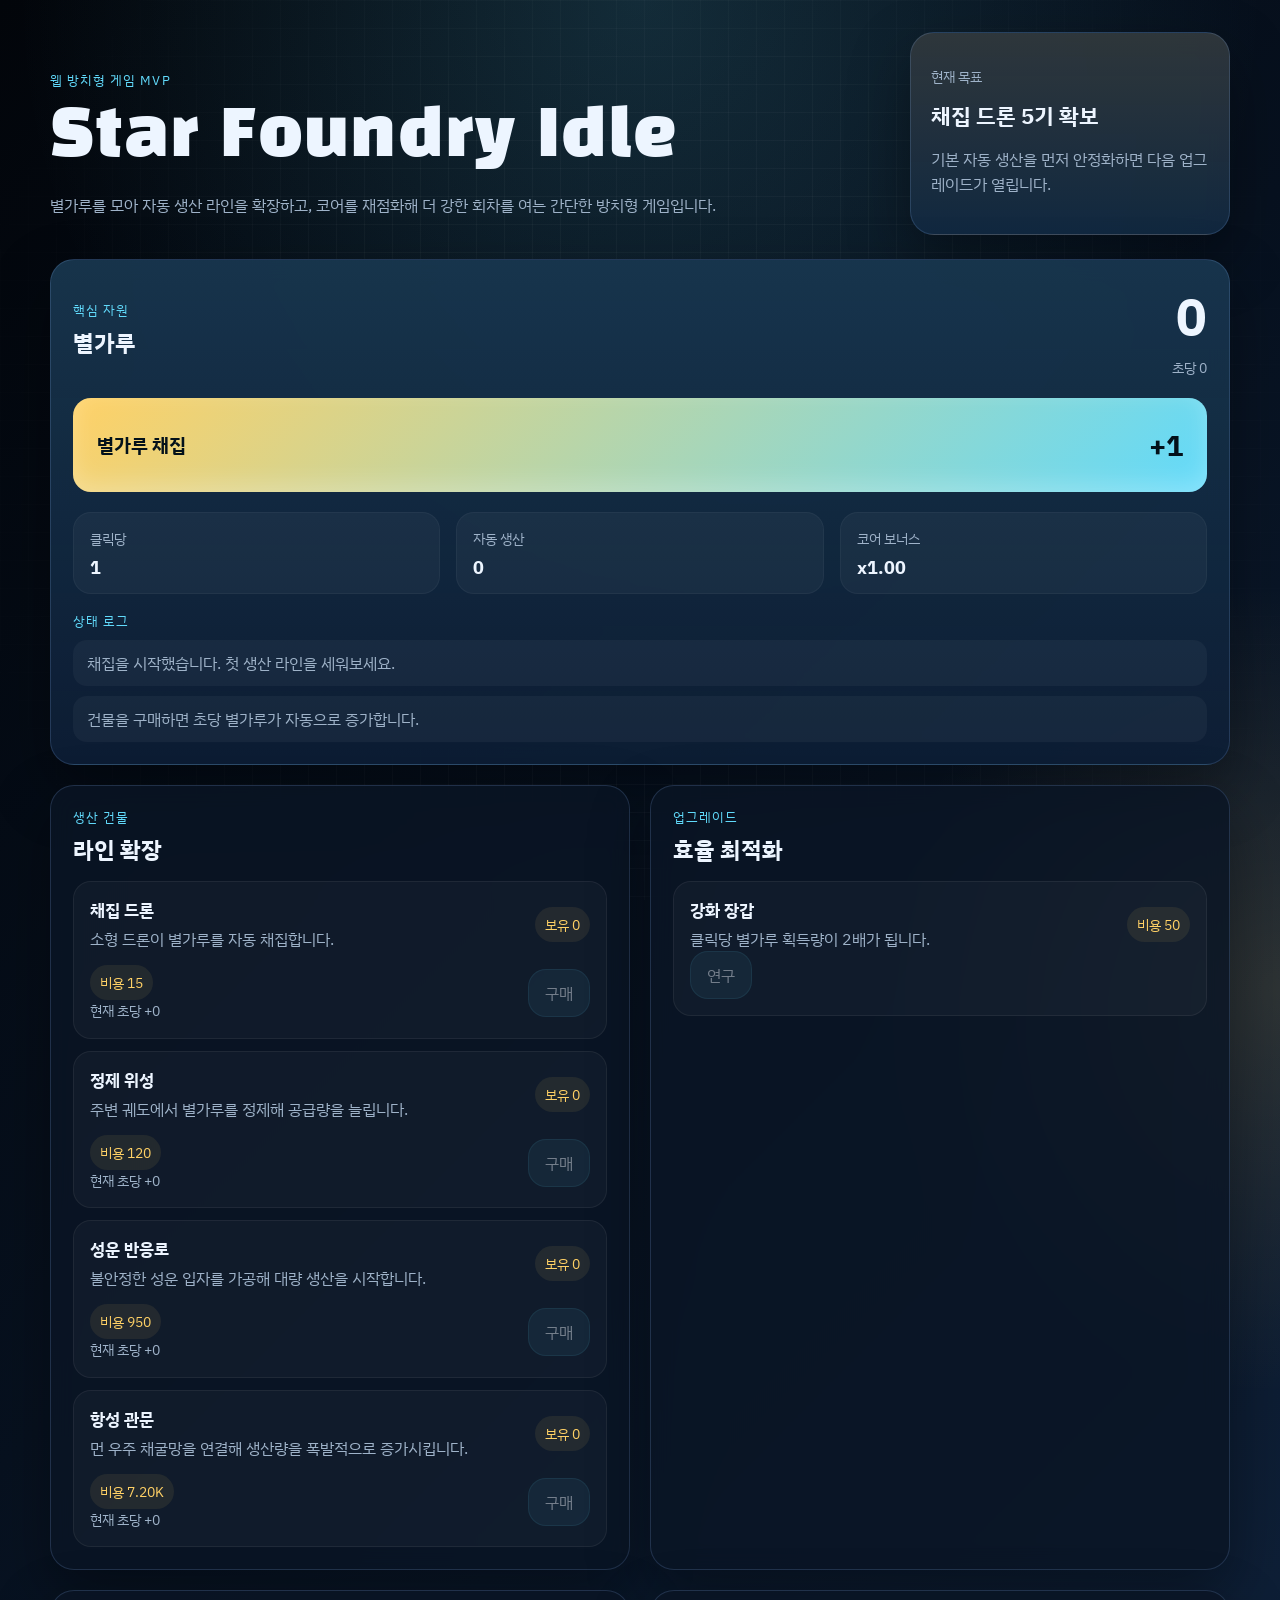
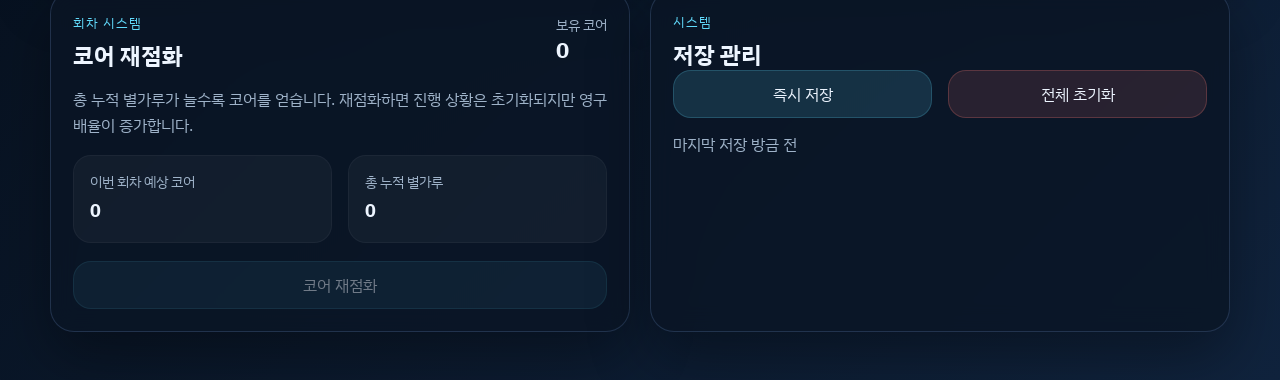
==== WebGame/방치형게임1/index.html @ 83e5f0be "Add first idle web game" ====
<!DOCTYPE html>
<html lang="ko">
<head>
  <meta charset="UTF-8">
  <meta name="viewport" content="width=device-width, initial-scale=1.0">
  <title>Star Foundry Idle</title>
  <link rel="preconnect" href="https://fonts.googleapis.com">
  <link rel="preconnect" href="https://fonts.gstatic.com" crossorigin>
  <link href="https://fonts.googleapis.com/css2?family=Black+Han+Sans&family=IBM+Plex+Sans+KR:wght@400;500;700&display=swap" rel="stylesheet">
  <link rel="stylesheet" href="styles.css">
</head>
<body>
  <div class="app-shell">
    <header class="hero">
      <div>
        <p class="eyebrow">웹 방치형 게임 MVP</p>
        <h1>Star Foundry Idle</h1>
        <p class="hero-copy">
          별가루를 모아 자동 생산 라인을 확장하고, 코어를 재점화해 더 강한 회차를 여는 간단한 방치형 게임입니다.
        </p>
      </div>
      <div class="hero-card">
        <p class="hero-card-label">현재 목표</p>
        <strong id="goal-text">자동 생산 기반 만들기</strong>
        <p id="status-text">초기 생산 라인을 세우는 중입니다.</p>
      </div>
    </header>

    <main class="grid">
      <section class="panel panel-primary">
        <div class="resource-head">
          <div>
            <p class="panel-label">핵심 자원</p>
            <h2>별가루</h2>
          </div>
          <div class="resource-values">
            <strong id="stardust-value">0</strong>
            <span id="rate-value">초당 0</span>
          </div>
        </div>

        <button id="gather-button" class="gather-button">
          <span>별가루 채집</span>
          <strong id="click-value">+1</strong>
        </button>

        <div class="stats-strip">
          <div>
            <span>클릭당</span>
            <strong id="per-click-value">1</strong>
          </div>
          <div>
            <span>자동 생산</span>
            <strong id="automation-value">0</strong>
          </div>
          <div>
            <span>코어 보너스</span>
            <strong id="prestige-bonus-value">x1.00</strong>
          </div>
        </div>

        <div class="log-box">
          <p class="panel-label">상태 로그</p>
          <ul id="event-log"></ul>
        </div>
      </section>

      <section class="panel">
        <div class="section-head">
          <div>
            <p class="panel-label">생산 건물</p>
            <h2>라인 확장</h2>
          </div>
        </div>
        <div id="buildings-list" class="card-list"></div>
      </section>

      <section class="panel">
        <div class="section-head">
          <div>
            <p class="panel-label">업그레이드</p>
            <h2>효율 최적화</h2>
          </div>
        </div>
        <div id="upgrades-list" class="card-list"></div>
      </section>

      <section class="panel">
        <div class="section-head">
          <div>
            <p class="panel-label">회차 시스템</p>
            <h2>코어 재점화</h2>
          </div>
          <div class="prestige-summary">
            <span>보유 코어</span>
            <strong id="core-value">0</strong>
          </div>
        </div>
        <p class="prestige-copy">
          총 누적 별가루가 늘수록 코어를 얻습니다. 재점화하면 진행 상황은 초기화되지만 영구 배율이 증가합니다.
        </p>
        <div class="prestige-stats">
          <div>
            <span>이번 회차 예상 코어</span>
            <strong id="prestige-gain-value">0</strong>
          </div>
          <div>
            <span>총 누적 별가루</span>
            <strong id="lifetime-value">0</strong>
          </div>
        </div>
        <button id="prestige-button" class="secondary-button">코어 재점화</button>
      </section>

      <section class="panel">
        <div class="section-head">
          <div>
            <p class="panel-label">시스템</p>
            <h2>저장 관리</h2>
          </div>
        </div>
        <div class="system-actions">
          <button id="save-button" class="secondary-button">즉시 저장</button>
          <button id="reset-button" class="secondary-button danger">전체 초기화</button>
        </div>
        <p id="save-status" class="save-status">저장 대기 중</p>
      </section>
    </main>
  </div>

  <script src="script.js"></script>
</body>
</html>
---- WebGame/방치형게임1/styles.css ----
:root {
  --bg: #07111f;
  --panel: rgba(10, 21, 37, 0.82);
  --panel-strong: rgba(13, 30, 54, 0.94);
  --line: rgba(138, 180, 248, 0.18);
  --text: #edf5ff;
  --muted: #9fb3c9;
  --accent: #61dafb;
  --accent-2: #ffd166;
  --accent-3: #ff7b72;
  --good: #7ee787;
  --shadow: 0 24px 60px rgba(0, 0, 0, 0.35);
}

* {
  box-sizing: border-box;
}

body {
  margin: 0;
  min-height: 100vh;
  font-family: "IBM Plex Sans KR", sans-serif;
  color: var(--text);
  background:
    radial-gradient(circle at top, rgba(97, 218, 251, 0.16), transparent 30%),
    radial-gradient(circle at right, rgba(255, 209, 102, 0.14), transparent 25%),
    linear-gradient(135deg, #02050a 0%, #07111f 45%, #10233d 100%);
}

body::before {
  content: "";
  position: fixed;
  inset: 0;
  pointer-events: none;
  background-image:
    linear-gradient(rgba(255, 255, 255, 0.03) 1px, transparent 1px),
    linear-gradient(90deg, rgba(255, 255, 255, 0.03) 1px, transparent 1px);
  background-size: 28px 28px;
  mask-image: radial-gradient(circle at center, black 45%, transparent 95%);
}

.app-shell {
  width: min(1180px, calc(100% - 32px));
  margin: 0 auto;
  padding: 32px 0 48px;
}

.hero {
  display: flex;
  justify-content: space-between;
  gap: 24px;
  align-items: flex-end;
  margin-bottom: 24px;
}

.eyebrow,
.panel-label {
  margin: 0 0 8px;
  color: var(--accent);
  font-size: 0.82rem;
  letter-spacing: 0.08em;
  text-transform: uppercase;
}

h1,
h2 {
  margin: 0;
}

h1 {
  font-family: "Black Han Sans", sans-serif;
  font-size: clamp(2.4rem, 5vw, 4.5rem);
  font-weight: 400;
  letter-spacing: 0.02em;
}

h2 {
  font-size: 1.45rem;
}

.hero-copy,
.prestige-copy,
#status-text,
.save-status {
  color: var(--muted);
  line-height: 1.6;
}

.hero-card,
.panel {
  border: 1px solid var(--line);
  background: var(--panel);
  backdrop-filter: blur(12px);
  border-radius: 24px;
  box-shadow: var(--shadow);
}

.hero-card {
  width: min(320px, 100%);
  padding: 20px;
  background: linear-gradient(180deg, rgba(255, 209, 102, 0.14), rgba(97, 218, 251, 0.06)), var(--panel-strong);
}

.hero-card-label,
.card-meta,
.resource-values span,
.stats-strip span,
.prestige-stats span,
.prestige-summary span {
  color: var(--muted);
  font-size: 0.9rem;
}

.hero-card strong,
.resource-values strong,
.prestige-summary strong,
.prestige-stats strong {
  display: block;
  font-size: 1.4rem;
  margin-bottom: 6px;
}

.grid {
  display: grid;
  grid-template-columns: repeat(2, minmax(0, 1fr));
  gap: 20px;
}

.panel {
  padding: 22px;
}

.panel-primary {
  grid-column: span 2;
  background:
    linear-gradient(180deg, rgba(97, 218, 251, 0.12), rgba(255, 255, 255, 0)),
    var(--panel-strong);
}

.resource-head,
.section-head,
.stats-strip,
.prestige-stats,
.system-actions {
  display: flex;
  justify-content: space-between;
  gap: 16px;
  align-items: center;
}

.resource-values {
  text-align: right;
}

.resource-values strong {
  font-size: clamp(2rem, 4vw, 3.4rem);
}

button {
  border: 0;
  border-radius: 18px;
  cursor: pointer;
  font: inherit;
  transition: transform 140ms ease, opacity 140ms ease, background 140ms ease;
}

button:hover {
  transform: translateY(-1px);
}

button:active {
  transform: translateY(1px) scale(0.99);
}

button:disabled {
  cursor: not-allowed;
  opacity: 0.45;
  transform: none;
}

.gather-button {
  width: 100%;
  margin: 20px 0;
  padding: 28px 24px;
  display: flex;
  justify-content: space-between;
  align-items: center;
  color: #03111a;
  font-size: 1.2rem;
  font-weight: 700;
  background: linear-gradient(135deg, var(--accent-2), var(--accent));
  box-shadow: inset 0 -8px 24px rgba(255, 255, 255, 0.25);
}

.gather-button strong {
  font-size: 1.8rem;
}

.stats-strip,
.prestige-stats {
  flex-wrap: wrap;
  margin-bottom: 18px;
}

.stats-strip > div,
.prestige-stats > div {
  flex: 1;
  min-width: 140px;
  padding: 14px 16px;
  border-radius: 18px;
  background: rgba(255, 255, 255, 0.04);
  border: 1px solid rgba(255, 255, 255, 0.04);
}

.stats-strip strong,
.prestige-stats strong {
  display: block;
  margin-top: 6px;
  font-size: 1.15rem;
}

.log-box {
  margin-top: 18px;
}

#event-log {
  list-style: none;
  padding: 0;
  margin: 10px 0 0;
  display: grid;
  gap: 10px;
}

#event-log li {
  padding: 12px 14px;
  border-radius: 14px;
  background: rgba(255, 255, 255, 0.04);
  color: var(--muted);
}

.card-list {
  margin-top: 16px;
  display: grid;
  gap: 12px;
}

.card {
  padding: 16px;
  border-radius: 18px;
  border: 1px solid rgba(255, 255, 255, 0.06);
  background: rgba(255, 255, 255, 0.03);
}

.card-top,
.card-bottom {
  display: flex;
  justify-content: space-between;
  gap: 14px;
  align-items: center;
}

.card h3 {
  margin: 0 0 6px;
  font-size: 1.05rem;
}

.card p {
  margin: 0;
  color: var(--muted);
  line-height: 1.5;
}

.card-bottom {
  margin-top: 14px;
}

.buy-button,
.secondary-button {
  padding: 12px 16px;
  color: var(--text);
  background: rgba(97, 218, 251, 0.14);
  border: 1px solid rgba(97, 218, 251, 0.2);
}

.secondary-button {
  width: 100%;
}

.danger {
  background: rgba(255, 123, 114, 0.12);
  border-color: rgba(255, 123, 114, 0.24);
}

.cost-tag,
.owned-tag {
  display: inline-flex;
  padding: 8px 10px;
  border-radius: 999px;
  background: rgba(255, 209, 102, 0.08);
  color: var(--accent-2);
  font-size: 0.9rem;
}

.save-status {
  margin: 14px 0 0;
}

@media (max-width: 900px) {
  .hero,
  .grid {
    grid-template-columns: 1fr;
    display: grid;
  }

  .panel-primary {
    grid-column: auto;
  }
}

@media (max-width: 640px) {
  .app-shell {
    width: min(100% - 20px, 1180px);
    padding-top: 20px;
  }

  .panel,
  .hero-card {
    padding: 18px;
    border-radius: 20px;
  }

  .resource-head,
  .section-head,
  .card-top,
  .card-bottom,
  .system-actions {
    flex-direction: column;
    align-items: flex-start;
  }

  .resource-values,
  .prestige-summary {
    text-align: left;
  }
}
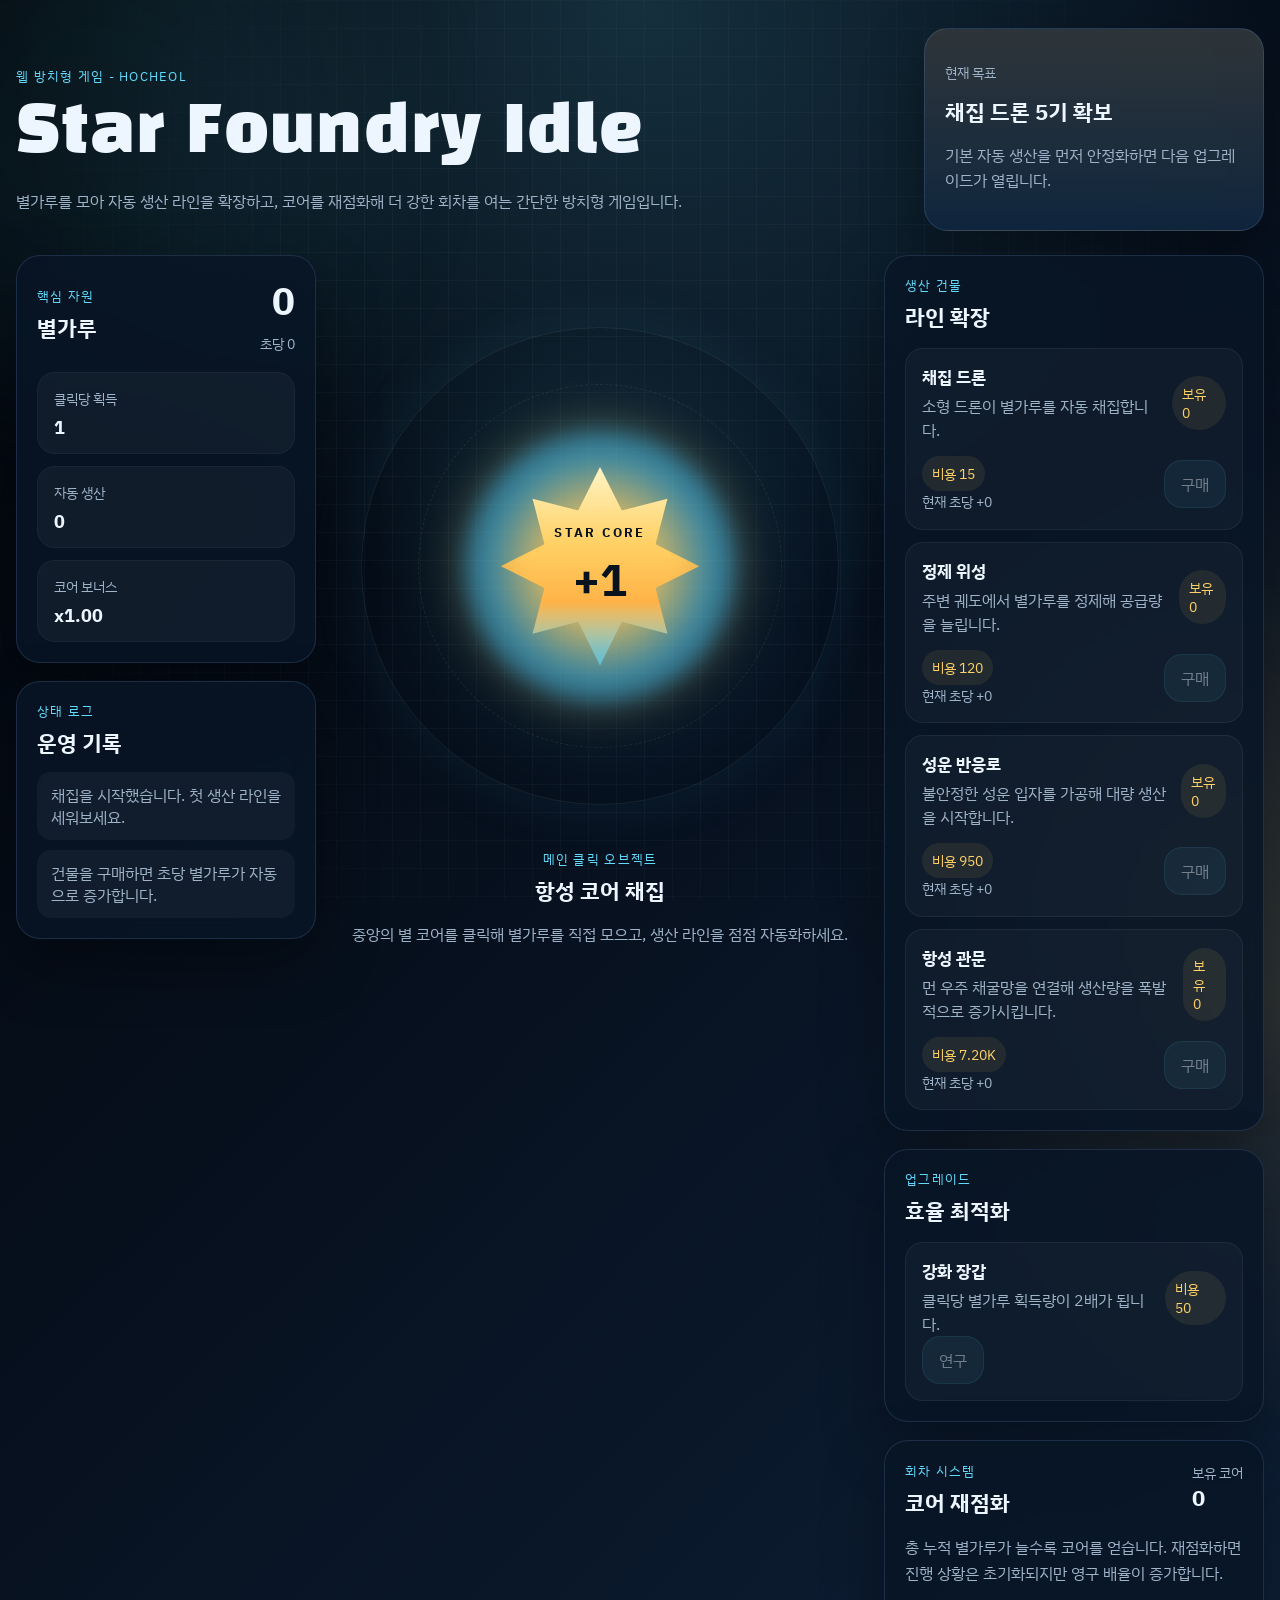
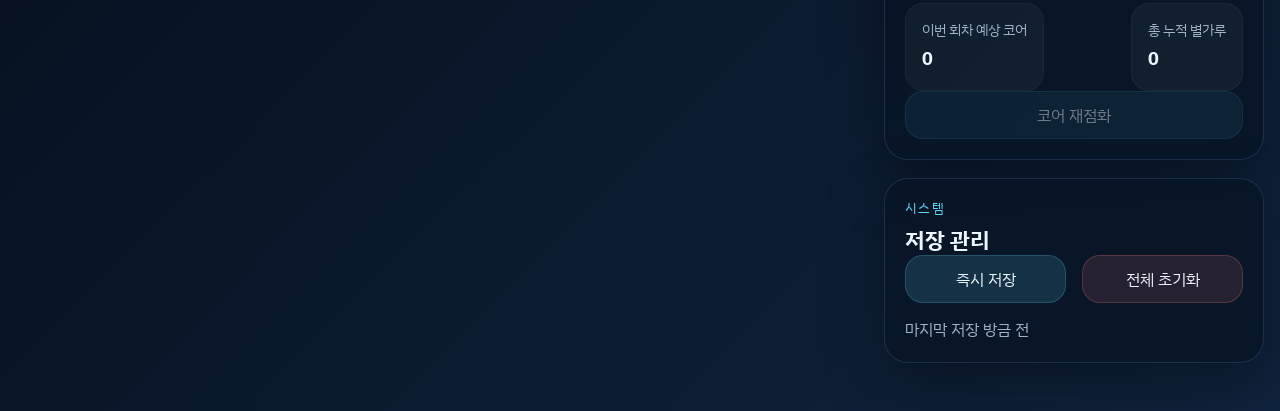
==== commit 1d668b2a: "Improve star-core layout and UI responsiveness" ====
--- a/WebGame/방치형게임1/index.html
+++ b/WebGame/방치형게임1/index.html
@@ -10,10 +10,13 @@
   <link rel="stylesheet" href="styles.css">
 </head>
 <body>
+  <div class="space-glow glow-a"></div>
+  <div class="space-glow glow-b"></div>
+
   <div class="app-shell">
     <header class="hero">
-      <div>
-        <p class="eyebrow">웹 방치형 게임 MVP</p>
+      <div class="hero-copy-block">
+        <p class="eyebrow">웹 방치형 게임 - hocheol</p>
         <h1>Star Foundry Idle</h1>
         <p class="hero-copy">
           별가루를 모아 자동 생산 라인을 확장하고, 코어를 재점화해 더 강한 회차를 여는 간단한 방치형 게임입니다.
@@ -26,105 +29,132 @@
       </div>
     </header>
 
-    <main class="grid">
-      <section class="panel panel-primary">
-        <div class="resource-head">
-          <div>
-            <p class="panel-label">핵심 자원</p>
-            <h2>별가루</h2>
+    <main class="cockpit">
+      <aside class="side-column">
+        <section class="panel hud-panel">
+          <div class="section-head">
+            <div>
+              <p class="panel-label">핵심 자원</p>
+              <h2>별가루</h2>
+            </div>
+            <div class="resource-values">
+              <strong id="stardust-value">0</strong>
+              <span id="rate-value">초당 0</span>
+            </div>
           </div>
-          <div class="resource-values">
-            <strong id="stardust-value">0</strong>
-            <span id="rate-value">초당 0</span>
+
+          <div class="stats-stack">
+            <div class="stat-card">
+              <span>클릭당 획득</span>
+              <strong id="per-click-value">1</strong>
+            </div>
+            <div class="stat-card">
+              <span>자동 생산</span>
+              <strong id="automation-value">0</strong>
+            </div>
+            <div class="stat-card">
+              <span>코어 보너스</span>
+              <strong id="prestige-bonus-value">x1.00</strong>
+            </div>
           </div>
+        </section>
+
+        <section class="panel log-panel">
+          <div class="section-head">
+            <div>
+              <p class="panel-label">상태 로그</p>
+              <h2>운영 기록</h2>
+            </div>
+          </div>
+          <ul id="event-log"></ul>
+        </section>
+      </aside>
+
+      <section class="center-stage">
+        <div class="star-stage">
+          <div class="orbit orbit-outer"></div>
+          <div class="orbit orbit-inner"></div>
+          <button id="gather-button" class="star-core-button">
+            <span class="star-core-glow"></span>
+            <span class="star-core-shape"></span>
+            <span class="star-core-text">
+              <em>STAR CORE</em>
+              <strong id="click-value">+1</strong>
+            </span>
+          </button>
         </div>
 
-        <button id="gather-button" class="gather-button">
-          <span>별가루 채집</span>
-          <strong id="click-value">+1</strong>
-        </button>
-
-        <div class="stats-strip">
-          <div>
-            <span>클릭당</span>
-            <strong id="per-click-value">1</strong>
-          </div>
-          <div>
-            <span>자동 생산</span>
-            <strong id="automation-value">0</strong>
-          </div>
-          <div>
-            <span>코어 보너스</span>
-            <strong id="prestige-bonus-value">x1.00</strong>
-          </div>
-        </div>
-
-        <div class="log-box">
-          <p class="panel-label">상태 로그</p>
-          <ul id="event-log"></ul>
+        <div class="center-caption">
+          <p class="panel-label">메인 클릭 오브젝트</p>
+          <h2>항성 코어 채집</h2>
+          <p class="hero-copy">
+            중앙의 별 코어를 클릭해 별가루를 직접 모으고, 생산 라인을 점점 자동화하세요.
+          </p>
         </div>
       </section>
 
-      <section class="panel">
-        <div class="section-head">
-          <div>
-            <p class="panel-label">생산 건물</p>
-            <h2>라인 확장</h2>
+      <aside class="side-column">
+        <section class="panel">
+          <div class="section-head">
+            <div>
+              <p class="panel-label">생산 건물</p>
+              <h2>라인 확장</h2>
+            </div>
           </div>
-        </div>
-        <div id="buildings-list" class="card-list"></div>
-      </section>
+          <div id="buildings-list" class="card-list"></div>
+        </section>
 
-      <section class="panel">
-        <div class="section-head">
-          <div>
-            <p class="panel-label">업그레이드</p>
-            <h2>효율 최적화</h2>
+        <section class="panel">
+          <div class="section-head">
+            <div>
+              <p class="panel-label">업그레이드</p>
+              <h2>효율 최적화</h2>
+            </div>
           </div>
-        </div>
-        <div id="upgrades-list" class="card-list"></div>
-      </section>
+          <div id="upgrades-list" class="card-list"></div>
+        </section>
 
-      <section class="panel">
-        <div class="section-head">
-          <div>
-            <p class="panel-label">회차 시스템</p>
-            <h2>코어 재점화</h2>
+        <section class="panel">
+          <div class="section-head">
+            <div>
+              <p class="panel-label">회차 시스템</p>
+              <h2>코어 재점화</h2>
+            </div>
+            <div class="prestige-summary">
+              <span>보유 코어</span>
+              <strong id="core-value">0</strong>
+            </div>
           </div>
-          <div class="prestige-summary">
-            <span>보유 코어</span>
-            <strong id="core-value">0</strong>
+          <p class="prestige-copy">
+            총 누적 별가루가 늘수록 코어를 얻습니다. 재점화하면 진행 상황은 초기화되지만 영구 배율이 증가합니다.
+          </p>
+          <div class="prestige-stats">
+            <div>
+              <span>이번 회차 예상 코어</span>
+              <strong id="prestige-gain-value">0</strong>
+            </div>
+            <div>
+              <span>총 누적 별가루</span>
+              <strong id="lifetime-value">0</strong>
+            </div>
           </div>
-        </div>
-        <p class="prestige-copy">
-          총 누적 별가루가 늘수록 코어를 얻습니다. 재점화하면 진행 상황은 초기화되지만 영구 배율이 증가합니다.
-        </p>
-        <div class="prestige-stats">
-          <div>
-            <span>이번 회차 예상 코어</span>
-            <strong id="prestige-gain-value">0</strong>
+          <button id="prestige-button" class="secondary-button">코어 재점화</button>
+        </section>
+
+        <section class="panel">
+          <div class="section-head">
+            <div>
+              <p class="panel-label">시스템</p>
+              <h2>저장 관리</h2>
+            </div>
           </div>
-          <div>
-            <span>총 누적 별가루</span>
-            <strong id="lifetime-value">0</strong>
+          <div class="system-actions">
+            <button id="save-button" class="secondary-button">즉시 저장</button>
+            <button id="reset-button" class="secondary-button danger">전체 초기화</button>
           </div>
-        </div>
-        <button id="prestige-button" class="secondary-button">코어 재점화</button>
-      </section>
-
-      <section class="panel">
-        <div class="section-head">
-          <div>
-            <p class="panel-label">시스템</p>
-            <h2>저장 관리</h2>
-          </div>
-        </div>
-        <div class="system-actions">
-          <button id="save-button" class="secondary-button">즉시 저장</button>
-          <button id="reset-button" class="secondary-button danger">전체 초기화</button>
-        </div>
-        <p id="save-status" class="save-status">저장 대기 중</p>
-      </section>
+          <p id="save-status" class="save-status">저장 대기 중</p>
+        </section>
+      </aside>
     </main>
   </div>
 
--- a/WebGame/방치형게임1/styles.css
+++ b/WebGame/방치형게임1/styles.css
@@ -1,14 +1,13 @@
 :root {
   --bg: #07111f;
-  --panel: rgba(10, 21, 37, 0.82);
-  --panel-strong: rgba(13, 30, 54, 0.94);
-  --line: rgba(138, 180, 248, 0.18);
+  --panel: rgba(9, 21, 38, 0.86);
+  --panel-strong: rgba(12, 28, 52, 0.94);
+  --line: rgba(138, 180, 248, 0.16);
   --text: #edf5ff;
   --muted: #9fb3c9;
   --accent: #61dafb;
   --accent-2: #ffd166;
   --accent-3: #ff7b72;
-  --good: #7ee787;
   --shadow: 0 24px 60px rgba(0, 0, 0, 0.35);
 }
 
@@ -22,8 +21,8 @@
   font-family: "IBM Plex Sans KR", sans-serif;
   color: var(--text);
   background:
-    radial-gradient(circle at top, rgba(97, 218, 251, 0.16), transparent 30%),
-    radial-gradient(circle at right, rgba(255, 209, 102, 0.14), transparent 25%),
+    radial-gradient(circle at top, rgba(97, 218, 251, 0.18), transparent 30%),
+    radial-gradient(circle at right, rgba(255, 209, 102, 0.12), transparent 26%),
     linear-gradient(135deg, #02050a 0%, #07111f 45%, #10233d 100%);
 }
 
@@ -39,26 +38,53 @@
   mask-image: radial-gradient(circle at center, black 45%, transparent 95%);
 }
 
+.space-glow {
+  position: fixed;
+  width: 32rem;
+  height: 32rem;
+  border-radius: 50%;
+  filter: blur(90px);
+  pointer-events: none;
+  opacity: 0.38;
+}
+
+.glow-a {
+  top: -8rem;
+  left: -10rem;
+  background: rgba(97, 218, 251, 0.2);
+}
+
+.glow-b {
+  right: -10rem;
+  bottom: -8rem;
+  background: rgba(255, 209, 102, 0.14);
+}
+
 .app-shell {
-  width: min(1180px, calc(100% - 32px));
+  position: relative;
+  width: min(1380px, calc(100% - 32px));
   margin: 0 auto;
-  padding: 32px 0 48px;
+  padding: 28px 0 48px;
 }
 
 .hero {
   display: flex;
   justify-content: space-between;
   gap: 24px;
-  align-items: flex-end;
+  align-items: end;
   margin-bottom: 24px;
+}
+
+.hero-copy-block {
+  max-width: 760px;
 }
 
 .eyebrow,
 .panel-label {
   margin: 0 0 8px;
   color: var(--accent);
-  font-size: 0.82rem;
-  letter-spacing: 0.08em;
+  font-size: 0.8rem;
+  letter-spacing: 0.1em;
   text-transform: uppercase;
 }
 
@@ -69,13 +95,13 @@
 
 h1 {
   font-family: "Black Han Sans", sans-serif;
-  font-size: clamp(2.4rem, 5vw, 4.5rem);
+  font-size: clamp(2.4rem, 5vw, 4.4rem);
   font-weight: 400;
   letter-spacing: 0.02em;
 }
 
 h2 {
-  font-size: 1.45rem;
+  font-size: 1.35rem;
 }
 
 .hero-copy,
@@ -96,17 +122,17 @@
 }
 
 .hero-card {
-  width: min(320px, 100%);
+  width: min(340px, 100%);
   padding: 20px;
   background: linear-gradient(180deg, rgba(255, 209, 102, 0.14), rgba(97, 218, 251, 0.06)), var(--panel-strong);
 }
 
 .hero-card-label,
-.card-meta,
 .resource-values span,
-.stats-strip span,
+.stat-card span,
 .prestige-stats span,
-.prestige-summary span {
+.prestige-summary span,
+.card-meta {
   color: var(--muted);
   font-size: 0.9rem;
 }
@@ -120,28 +146,25 @@
   margin-bottom: 6px;
 }
 
-.grid {
-  display: grid;
-  grid-template-columns: repeat(2, minmax(0, 1fr));
-  gap: 20px;
+.cockpit {
+  display: grid;
+  grid-template-columns: minmax(250px, 300px) minmax(340px, 1fr) minmax(300px, 380px);
+  gap: 22px;
+  align-items: start;
+}
+
+.side-column {
+  display: grid;
+  gap: 18px;
 }
 
 .panel {
-  padding: 22px;
-}
-
-.panel-primary {
-  grid-column: span 2;
-  background:
-    linear-gradient(180deg, rgba(97, 218, 251, 0.12), rgba(255, 255, 255, 0)),
-    var(--panel-strong);
-}
-
-.resource-head,
+  padding: 20px;
+}
+
 .section-head,
-.stats-strip,
-.prestige-stats,
-.system-actions {
+.system-actions,
+.prestige-stats {
   display: flex;
   justify-content: space-between;
   gap: 16px;
@@ -153,80 +176,137 @@
 }
 
 .resource-values strong {
-  font-size: clamp(2rem, 4vw, 3.4rem);
-}
-
-button {
-  border: 0;
-  border-radius: 18px;
-  cursor: pointer;
-  font: inherit;
-  transition: transform 140ms ease, opacity 140ms ease, background 140ms ease;
-}
-
-button:hover {
-  transform: translateY(-1px);
-}
-
-button:active {
-  transform: translateY(1px) scale(0.99);
-}
-
-button:disabled {
-  cursor: not-allowed;
-  opacity: 0.45;
-  transform: none;
-}
-
-.gather-button {
-  width: 100%;
-  margin: 20px 0;
-  padding: 28px 24px;
-  display: flex;
-  justify-content: space-between;
-  align-items: center;
-  color: #03111a;
-  font-size: 1.2rem;
-  font-weight: 700;
-  background: linear-gradient(135deg, var(--accent-2), var(--accent));
-  box-shadow: inset 0 -8px 24px rgba(255, 255, 255, 0.25);
-}
-
-.gather-button strong {
-  font-size: 1.8rem;
-}
-
-.stats-strip,
-.prestige-stats {
-  flex-wrap: wrap;
-  margin-bottom: 18px;
-}
-
-.stats-strip > div,
+  font-size: clamp(2rem, 3vw, 3rem);
+}
+
+.stats-stack {
+  display: grid;
+  gap: 12px;
+  margin-top: 18px;
+}
+
+.stat-card,
 .prestige-stats > div {
-  flex: 1;
-  min-width: 140px;
   padding: 14px 16px;
   border-radius: 18px;
   background: rgba(255, 255, 255, 0.04);
   border: 1px solid rgba(255, 255, 255, 0.04);
 }
 
-.stats-strip strong,
+.stat-card strong,
 .prestige-stats strong {
   display: block;
   margin-top: 6px;
   font-size: 1.15rem;
 }
 
-.log-box {
-  margin-top: 18px;
+.center-stage {
+  min-height: 760px;
+  display: grid;
+  place-items: center;
+  align-content: center;
+  gap: 24px;
+}
+
+.star-stage {
+  position: relative;
+  width: min(520px, 100%);
+  aspect-ratio: 1;
+  display: grid;
+  place-items: center;
+}
+
+.orbit {
+  position: absolute;
+  border-radius: 50%;
+  border: 1px solid rgba(255, 255, 255, 0.08);
+  animation: spin 24s linear infinite;
+}
+
+.orbit-outer {
+  inset: 4%;
+  box-shadow: 0 0 60px rgba(97, 218, 251, 0.08);
+}
+
+.orbit-inner {
+  inset: 15%;
+  border-style: dashed;
+  animation-direction: reverse;
+  animation-duration: 18s;
+}
+
+.star-core-button {
+  position: relative;
+  width: min(310px, 72%);
+  aspect-ratio: 1;
+  display: grid;
+  place-items: center;
+  border: 0;
+  border-radius: 50%;
+  cursor: pointer;
+  background: transparent;
+  transition: transform 160ms ease, filter 160ms ease;
+}
+
+.star-core-button:hover {
+  transform: scale(1.03);
+  filter: brightness(1.08);
+}
+
+.star-core-button:active {
+  transform: scale(0.98);
+}
+
+.star-core-glow {
+  position: absolute;
+  inset: 6%;
+  border-radius: 50%;
+  background:
+    radial-gradient(circle, rgba(255, 245, 198, 0.95) 0%, rgba(255, 209, 102, 0.88) 24%, rgba(97, 218, 251, 0.58) 58%, rgba(97, 218, 251, 0.04) 100%);
+  filter: blur(10px);
+  box-shadow:
+    0 0 46px rgba(255, 209, 102, 0.28),
+    0 0 120px rgba(97, 218, 251, 0.2);
+}
+
+.star-core-shape {
+  position: absolute;
+  inset: 18%;
+  background: linear-gradient(180deg, #fff4c5 0%, #ffd166 38%, #ffb347 68%, #6ddfff 100%);
+  clip-path: polygon(50% 0%, 61% 22%, 84% 16%, 78% 39%, 100% 50%, 78% 61%, 84% 84%, 61% 78%, 50% 100%, 39% 78%, 16% 84%, 22% 61%, 0% 50%, 22% 39%, 16% 16%, 39% 22%);
+  box-shadow: inset 0 -20px 30px rgba(0, 0, 0, 0.16);
+}
+
+.star-core-text {
+  position: relative;
+  z-index: 1;
+  display: grid;
+  justify-items: center;
+  gap: 8px;
+  text-align: center;
+  color: #08131e;
+}
+
+.star-core-text em {
+  font-style: normal;
+  font-size: 0.82rem;
+  font-weight: 700;
+  letter-spacing: 0.18em;
+}
+
+.star-core-text strong {
+  font-size: clamp(1.8rem, 4vw, 2.8rem);
+}
+
+.center-caption {
+  max-width: 540px;
+  text-align: center;
 }
 
 #event-log {
   list-style: none;
   padding: 0;
-  margin: 10px 0 0;
+  margin: 14px 0 0;
   display: grid;
   gap: 10px;
 }
@@ -274,12 +354,37 @@
   margin-top: 14px;
 }
 
+button {
+  border: 0;
+  border-radius: 18px;
+  cursor: pointer;
+  font: inherit;
+}
+
 .buy-button,
 .secondary-button {
   padding: 12px 16px;
   color: var(--text);
   background: rgba(97, 218, 251, 0.14);
   border: 1px solid rgba(97, 218, 251, 0.2);
+  transition: transform 140ms ease, opacity 140ms ease, background 140ms ease;
+}
+
+.buy-button:hover,
+.secondary-button:hover {
+  transform: translateY(-1px);
+}
+
+.buy-button:active,
+.secondary-button:active {
+  transform: translateY(1px) scale(0.99);
+}
+
+.buy-button:disabled,
+.secondary-button:disabled {
+  cursor: not-allowed;
+  opacity: 0.45;
+  transform: none;
 }
 
 .secondary-button {
@@ -305,31 +410,57 @@
   margin: 14px 0 0;
 }
 
-@media (max-width: 900px) {
-  .hero,
-  .grid {
+@keyframes spin {
+  from {
+    transform: rotate(0deg);
+  }
+
+  to {
+    transform: rotate(360deg);
+  }
+}
+
+@media (max-width: 1120px) {
+  .cockpit {
     grid-template-columns: 1fr;
+  }
+
+  .center-stage {
+    order: -1;
+    min-height: auto;
+    padding: 12px 0;
+  }
+
+  .side-column {
+    grid-template-columns: 1fr 1fr;
+  }
+
+  .side-column:last-child {
+    grid-template-columns: 1fr;
+  }
+}
+
+@media (max-width: 720px) {
+  .app-shell {
+    width: min(100% - 20px, 1380px);
+    padding-top: 20px;
+  }
+
+  .hero {
     display: grid;
-  }
-
-  .panel-primary {
-    grid-column: auto;
-  }
-}
-
-@media (max-width: 640px) {
-  .app-shell {
-    width: min(100% - 20px, 1180px);
-    padding-top: 20px;
-  }
-
-  .panel,
-  .hero-card {
+    gap: 16px;
+  }
+
+  .hero-card,
+  .panel {
     padding: 18px;
     border-radius: 20px;
   }
 
-  .resource-head,
+  .side-column {
+    grid-template-columns: 1fr;
+  }
+
   .section-head,
   .card-top,
   .card-bottom,
@@ -342,4 +473,8 @@
   .prestige-summary {
     text-align: left;
   }
-}
+
+  .star-stage {
+    width: min(100%, 420px);
+  }
+}
